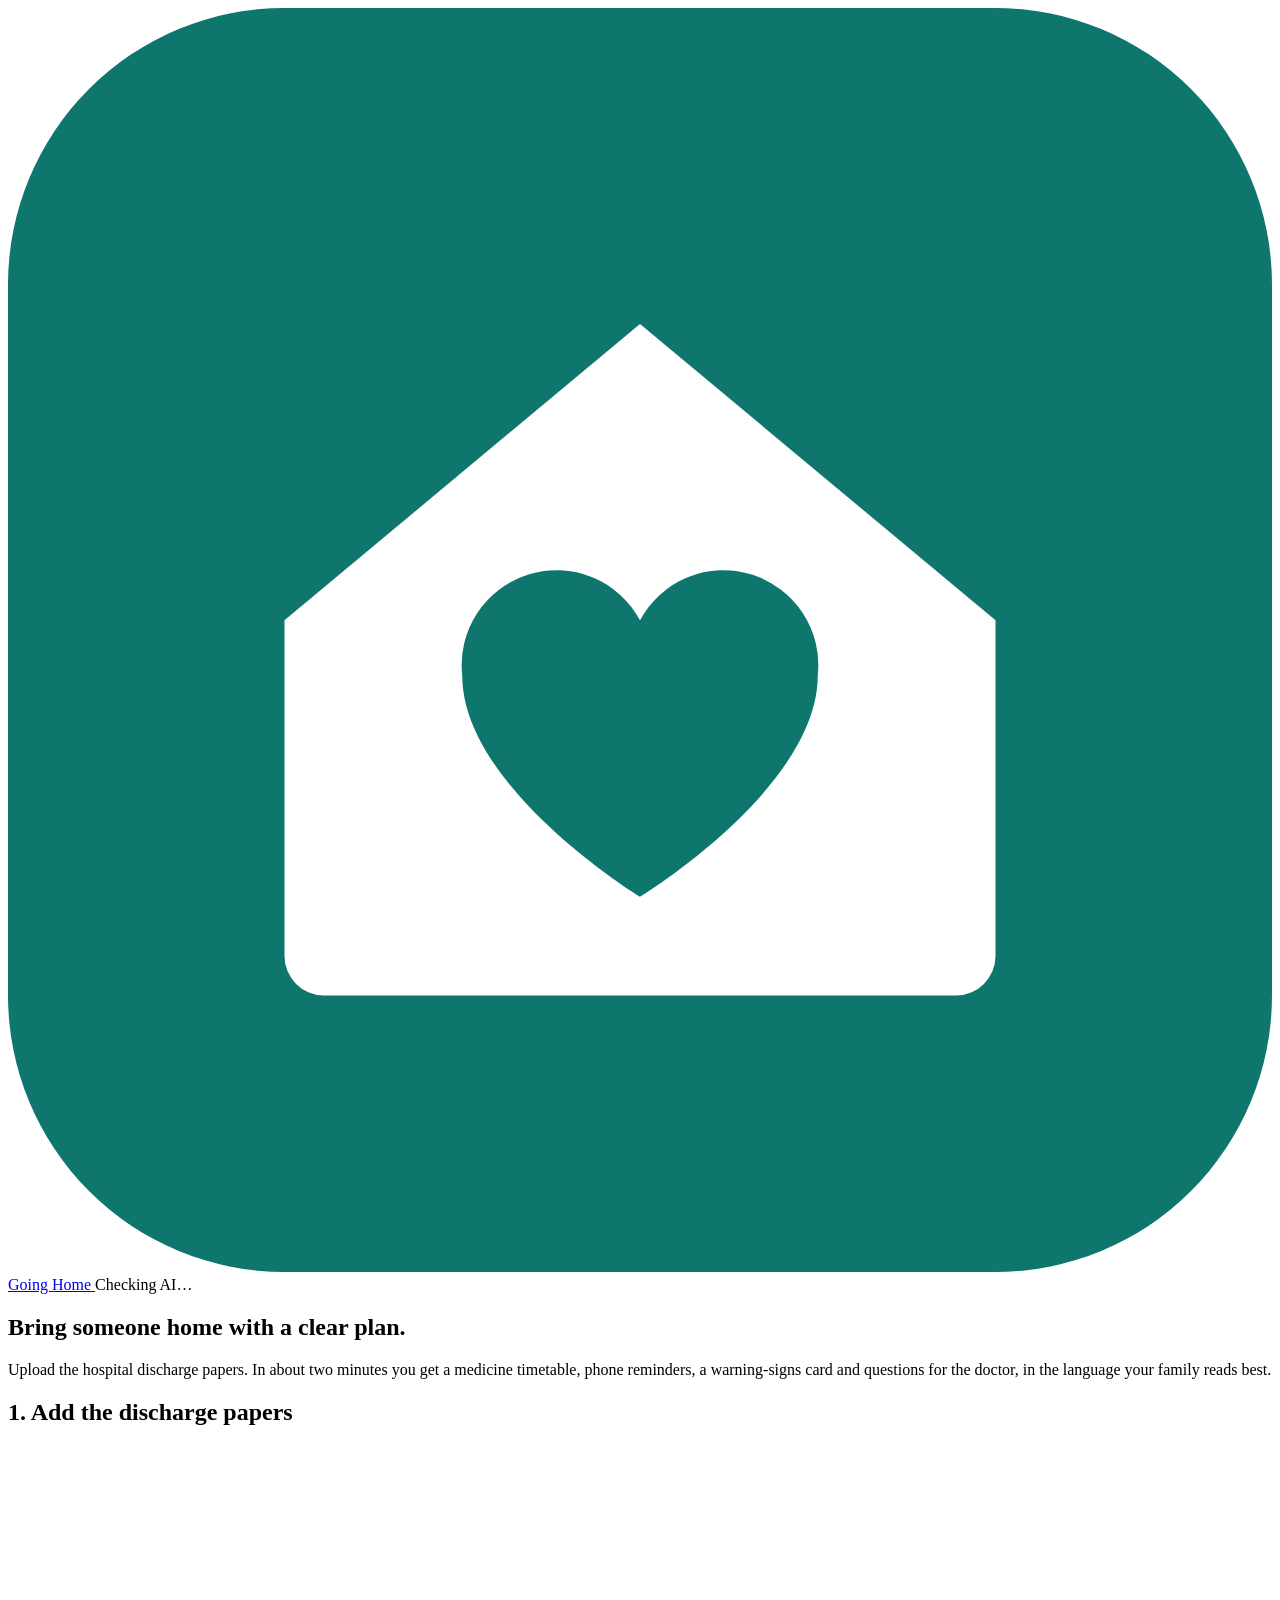
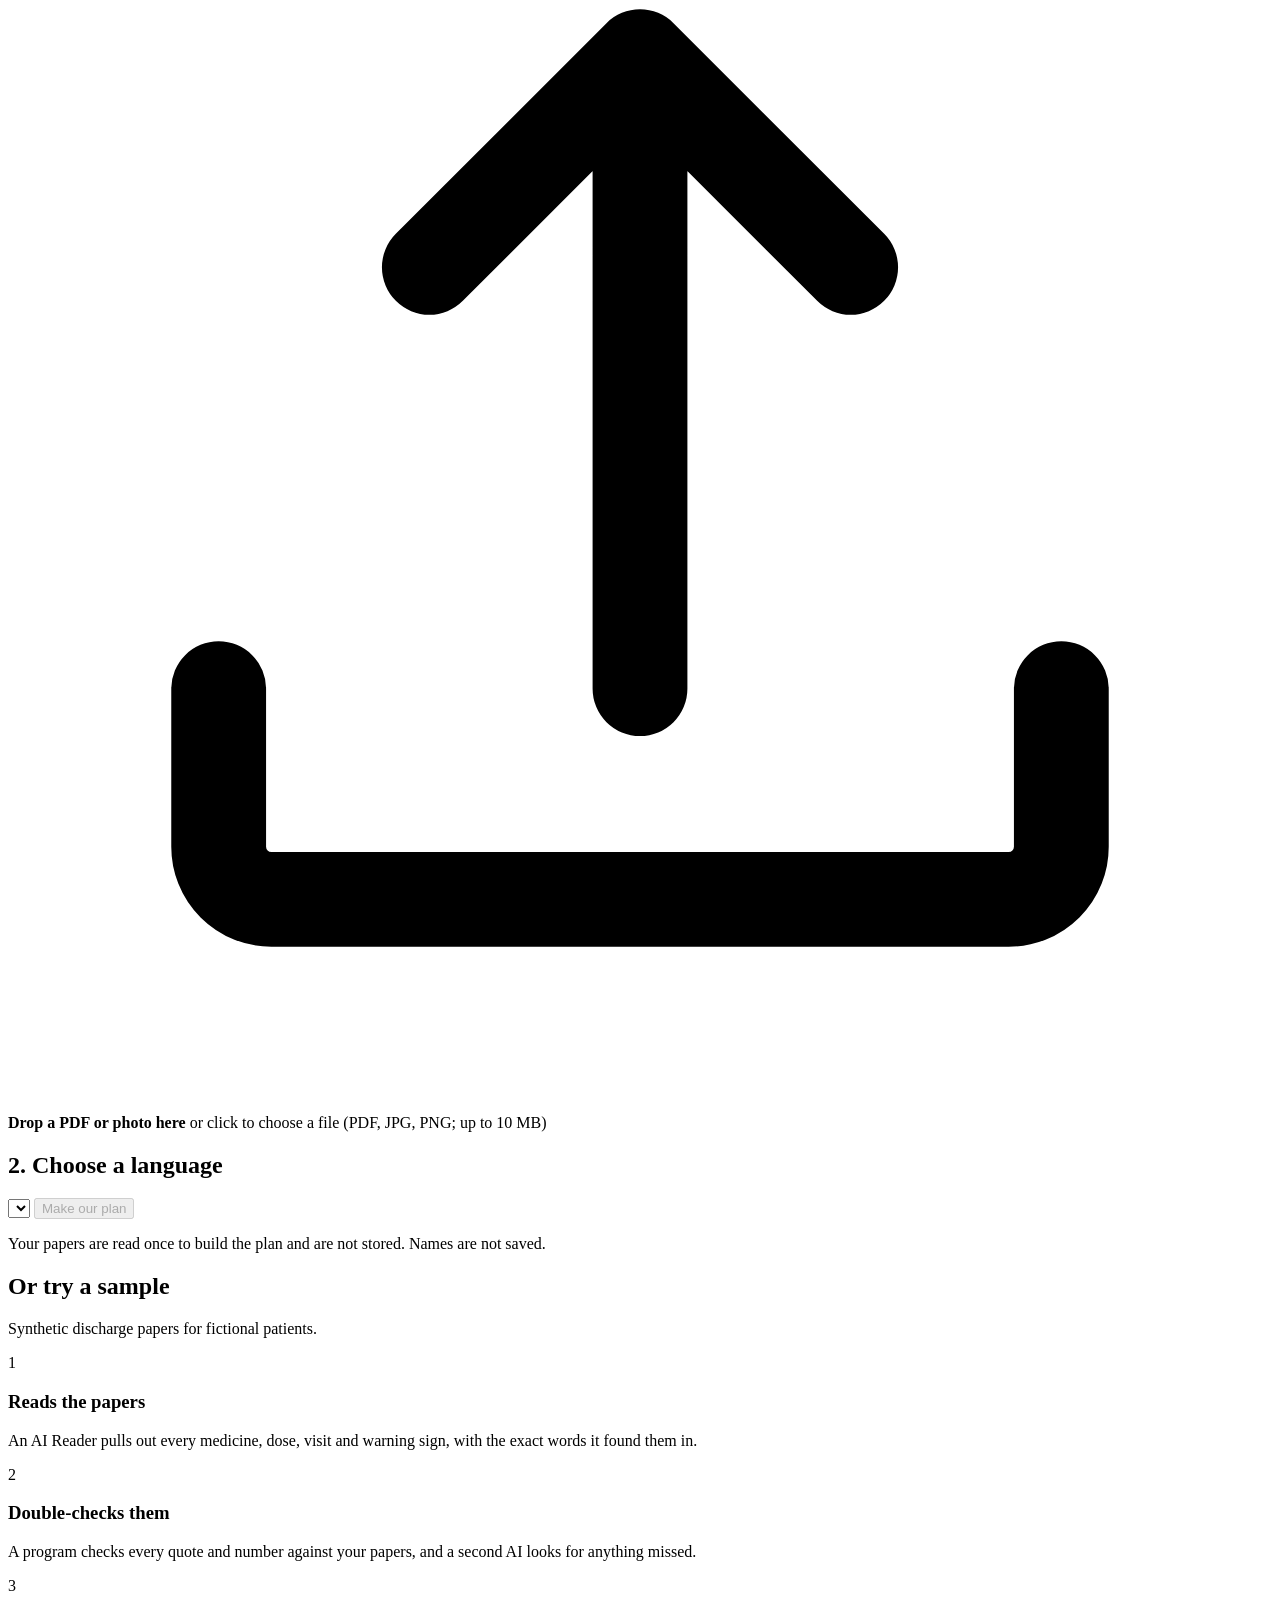
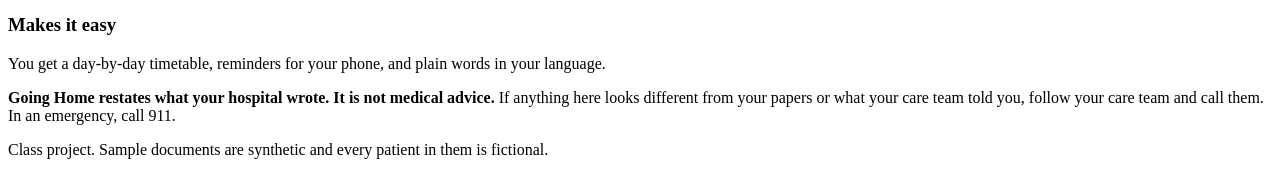
==== app/static/index.html @ 22b438a3 "Going Home: discharge papers to a verified family plan Four Claude agents (Transcriber, Reader, Chec" ====
<!doctype html>
<html lang="en">
<head>
  <meta charset="utf-8">
  <meta name="viewport" content="width=device-width, initial-scale=1">
  <title>Going Home: a plan for the first weeks after the hospital</title>
  <link rel="icon" href="data:image/svg+xml,%3Csvg xmlns='http://www.w3.org/2000/svg' viewBox='0 0 64 64'%3E%3Crect width='64' height='64' rx='14' fill='%230f766e'/%3E%3Cpath d='M14 31 32 16l18 15v17a2 2 0 0 1-2 2H16a2 2 0 0 1-2-2z' fill='%23fff'/%3E%3Cpath d='M32 45s-9-5.5-9-11.2A4.8 4.8 0 0 1 32 31a4.8 4.8 0 0 1 9 2.8C41 39.5 32 45 32 45z' fill='%230f766e'/%3E%3C/svg%3E">
  <link rel="stylesheet" href="/styles.css">
</head>
<body>
  <header class="topbar">
    <a class="brand" href="/" aria-label="Going Home, start over">
      <svg viewBox="0 0 64 64" aria-hidden="true"><rect width="64" height="64" rx="14" fill="#0f766e"/><path d="M14 31 32 16l18 15v17a2 2 0 0 1-2 2H16a2 2 0 0 1-2-2z" fill="#fff"/><path d="M32 45s-9-5.5-9-11.2A4.8 4.8 0 0 1 32 31a4.8 4.8 0 0 1 9 2.8C41 39.5 32 45 32 45z" fill="#0f766e"/></svg>
      <span>Going Home</span>
    </a>
    <span id="provider" class="pill" title="Which AI backend is running">Checking AI…</span>
  </header>

  <main>
    <!-- Step 1: upload -->
    <section id="start">
      <div class="hero">
        <h1>Bring someone home with a clear plan.</h1>
        <p class="lead">Upload the hospital discharge papers. In about two minutes you get a medicine timetable, phone reminders, a warning-signs card and questions for the doctor, in the language your family reads best.</p>
      </div>

      <div class="start-grid">
        <form id="upload-form" class="card upload-card">
          <h2>1. Add the discharge papers</h2>
          <label id="dropzone" class="dropzone" tabindex="0">
            <input id="file" type="file" accept=".pdf,.png,.jpg,.jpeg,.txt" hidden>
            <svg viewBox="0 0 24 24" aria-hidden="true"><path d="M12 16V4m0 0-4 4m4-4 4 4M4 16v3a1 1 0 0 0 1 1h14a1 1 0 0 0 1-1v-3" fill="none" stroke="currentColor" stroke-width="1.8" stroke-linecap="round" stroke-linejoin="round"/></svg>
            <strong id="drop-title">Drop a PDF or photo here</strong>
            <span id="drop-sub">or click to choose a file (PDF, JPG, PNG; up to 10 MB)</span>
          </label>

          <h2>2. Choose a language</h2>
          <select id="language" aria-label="Language for the plan"></select>

          <button id="go" class="btn primary big" type="submit" disabled>Make our plan</button>
          <p class="fine">Your papers are read once to build the plan and are not stored. Names are not saved.</p>
        </form>

        <div class="card samples-card">
          <h2>Or try a sample</h2>
          <p class="muted">Synthetic discharge papers for fictional patients.</p>
          <div id="samples" class="samples"></div>
        </div>
      </div>

      <div class="how">
        <div><span class="num">1</span><h3>Reads the papers</h3><p>An AI Reader pulls out every medicine, dose, visit and warning sign, with the exact words it found them in.</p></div>
        <div><span class="num">2</span><h3>Double-checks them</h3><p>A program checks every quote and number against your papers, and a second AI looks for anything missed.</p></div>
        <div><span class="num">3</span><h3>Makes it easy</h3><p>You get a day-by-day timetable, reminders for your phone, and plain words in your language.</p></div>
      </div>
    </section>

    <!-- Step 2: progress -->
    <section id="progress" hidden>
      <div class="card progress-card">
        <div class="progress-head">
          <div class="spinner" aria-hidden="true"></div>
          <div>
            <h2 id="progress-title">Making your plan…</h2>
            <p class="muted" id="progress-sub">Four AI agents and three safety checks are working through the papers. This usually takes 1 to 3 minutes.</p>
          </div>
        </div>
        <ol id="steps" class="steps"></ol>
        <div id="run-error" class="alert danger" hidden></div>
        <button id="retry" class="btn" hidden>Start over</button>
      </div>
    </section>

    <!-- Step 3: the plan -->
    <section id="result" hidden>
      <div id="notices"></div>

      <div class="plan-head">
        <div>
          <p class="eyebrow" id="plan-eyebrow"></p>
          <h1 id="plan-title">Your plan for going home</h1>
        </div>
        <div class="actions">
          <a id="ics" class="btn primary" href="#" download><span aria-hidden="true">📅</span> <span data-label="calendar">Add to my calendar</span></a>
          <button id="print" class="btn"><span aria-hidden="true">🖨️</span> <span data-label="print_chart">Print weekly chart</span></button>
          <button id="restart" class="btn ghost"><span data-label="new_papers">New papers</span></button>
        </div>
      </div>

      <div id="summary" class="card summary" hidden></div>

      <nav class="tabs" role="tablist" id="tabs">
        <button role="tab" data-tab="timetable" aria-selected="true"><span data-label="timetable">Medicine timetable</span></button>
        <button role="tab" data-tab="medicines"><span data-label="medicines">Medicines</span></button>
        <button role="tab" data-tab="warnings"><span data-label="warnings">Warning signs</span></button>
        <button role="tab" data-tab="appointments"><span data-label="appointments">Appointments</span></button>
        <button role="tab" data-tab="questions"><span data-label="questions">Questions for the doctor</span> <span id="q-count" class="count"></span></button>
        <button role="tab" data-tab="instructions"><span data-label="instructions">Diet and activity</span></button>
        <button role="tab" data-tab="trace">How this plan was made</button>
      </nav>

      <div class="panel" data-panel="timetable" role="tabpanel"></div>
      <div class="panel" data-panel="medicines" role="tabpanel" hidden></div>
      <div class="panel" data-panel="warnings" role="tabpanel" hidden></div>
      <div class="panel" data-panel="appointments" role="tabpanel" hidden></div>
      <div class="panel" data-panel="questions" role="tabpanel" hidden></div>
      <div class="panel" data-panel="instructions" role="tabpanel" hidden></div>
      <div class="panel" data-panel="trace" role="tabpanel" hidden></div>

      <!-- Only shown when printing -->
      <div id="print-area" class="print-only"></div>
    </section>
  </main>

  <footer class="footer">
    <p><strong>Going Home restates what your hospital wrote. It is not medical advice.</strong> If anything here looks different from your papers or what your care team told you, follow your care team and call them. In an emergency, call 911.</p>
    <p class="muted">Class project. Sample documents are synthetic and every patient in them is fictional.</p>
  </footer>

  <script src="/app.js"></script>
</body>
</html>
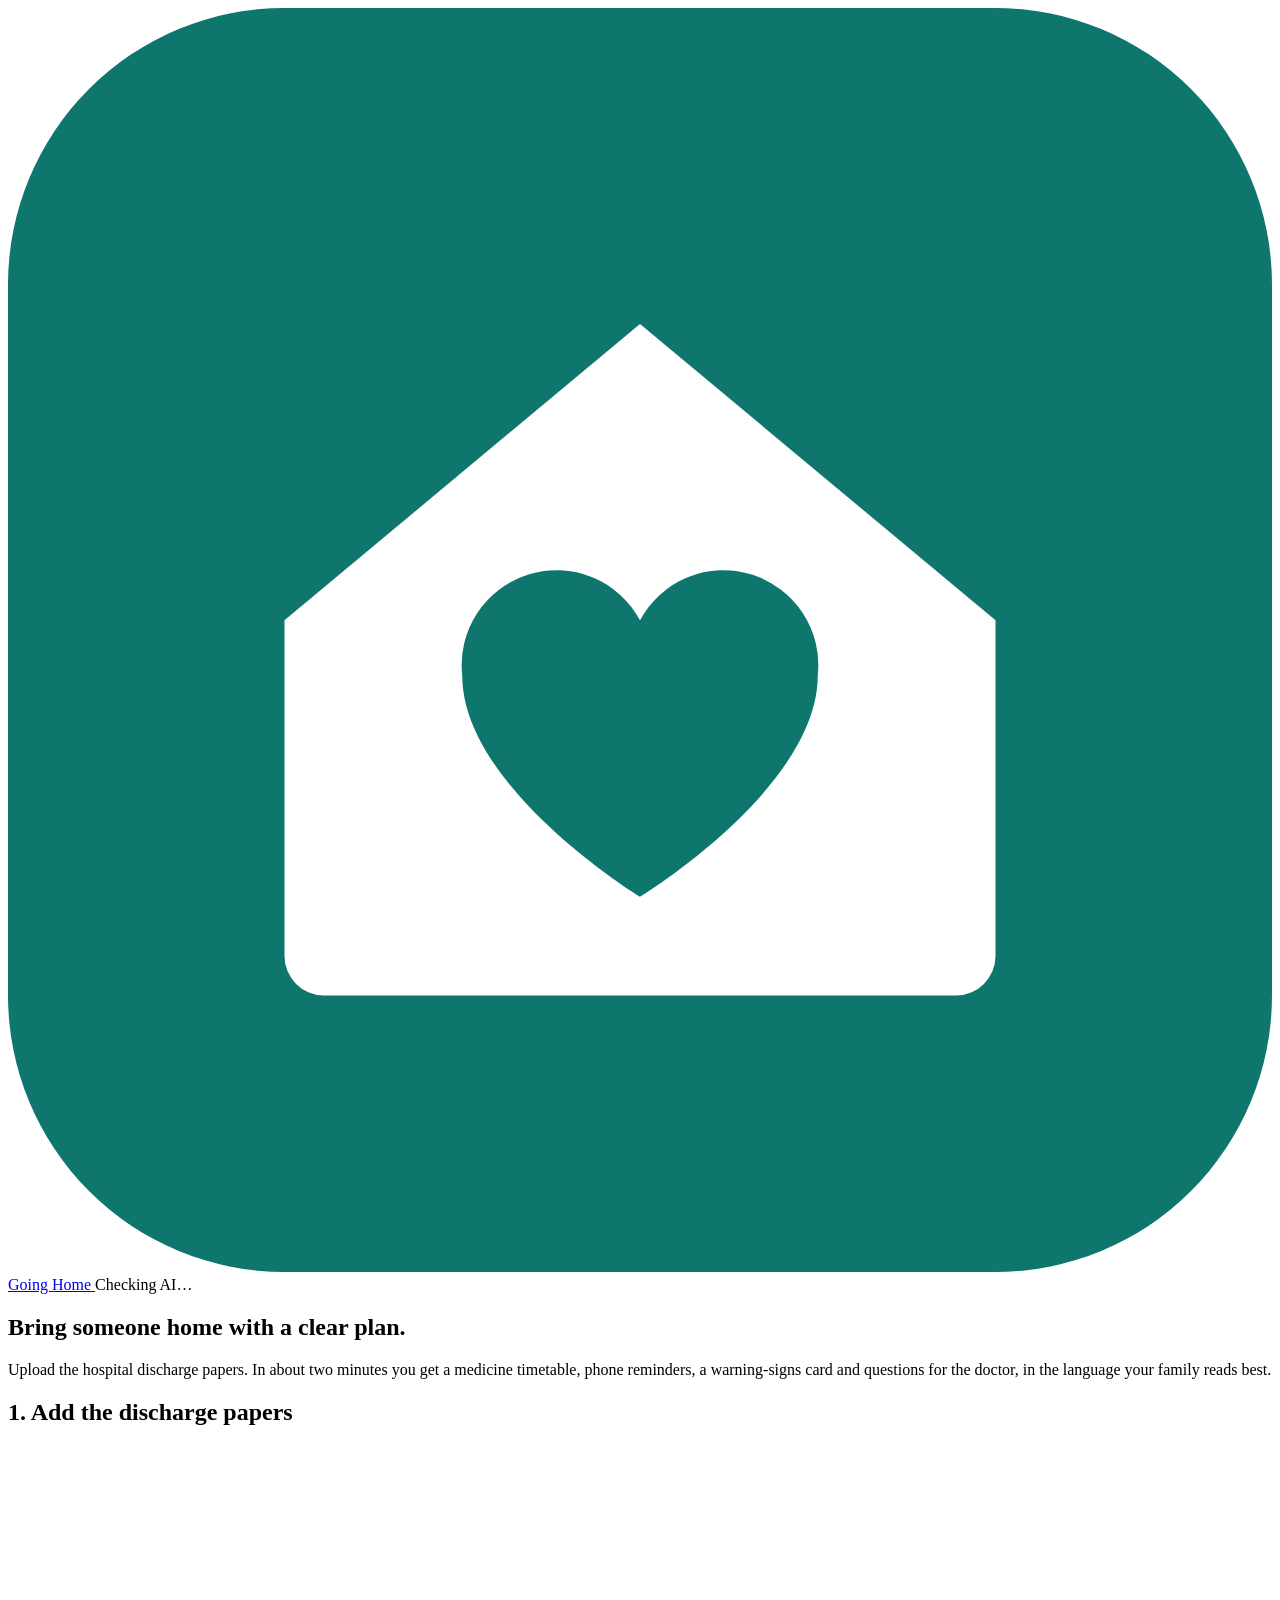
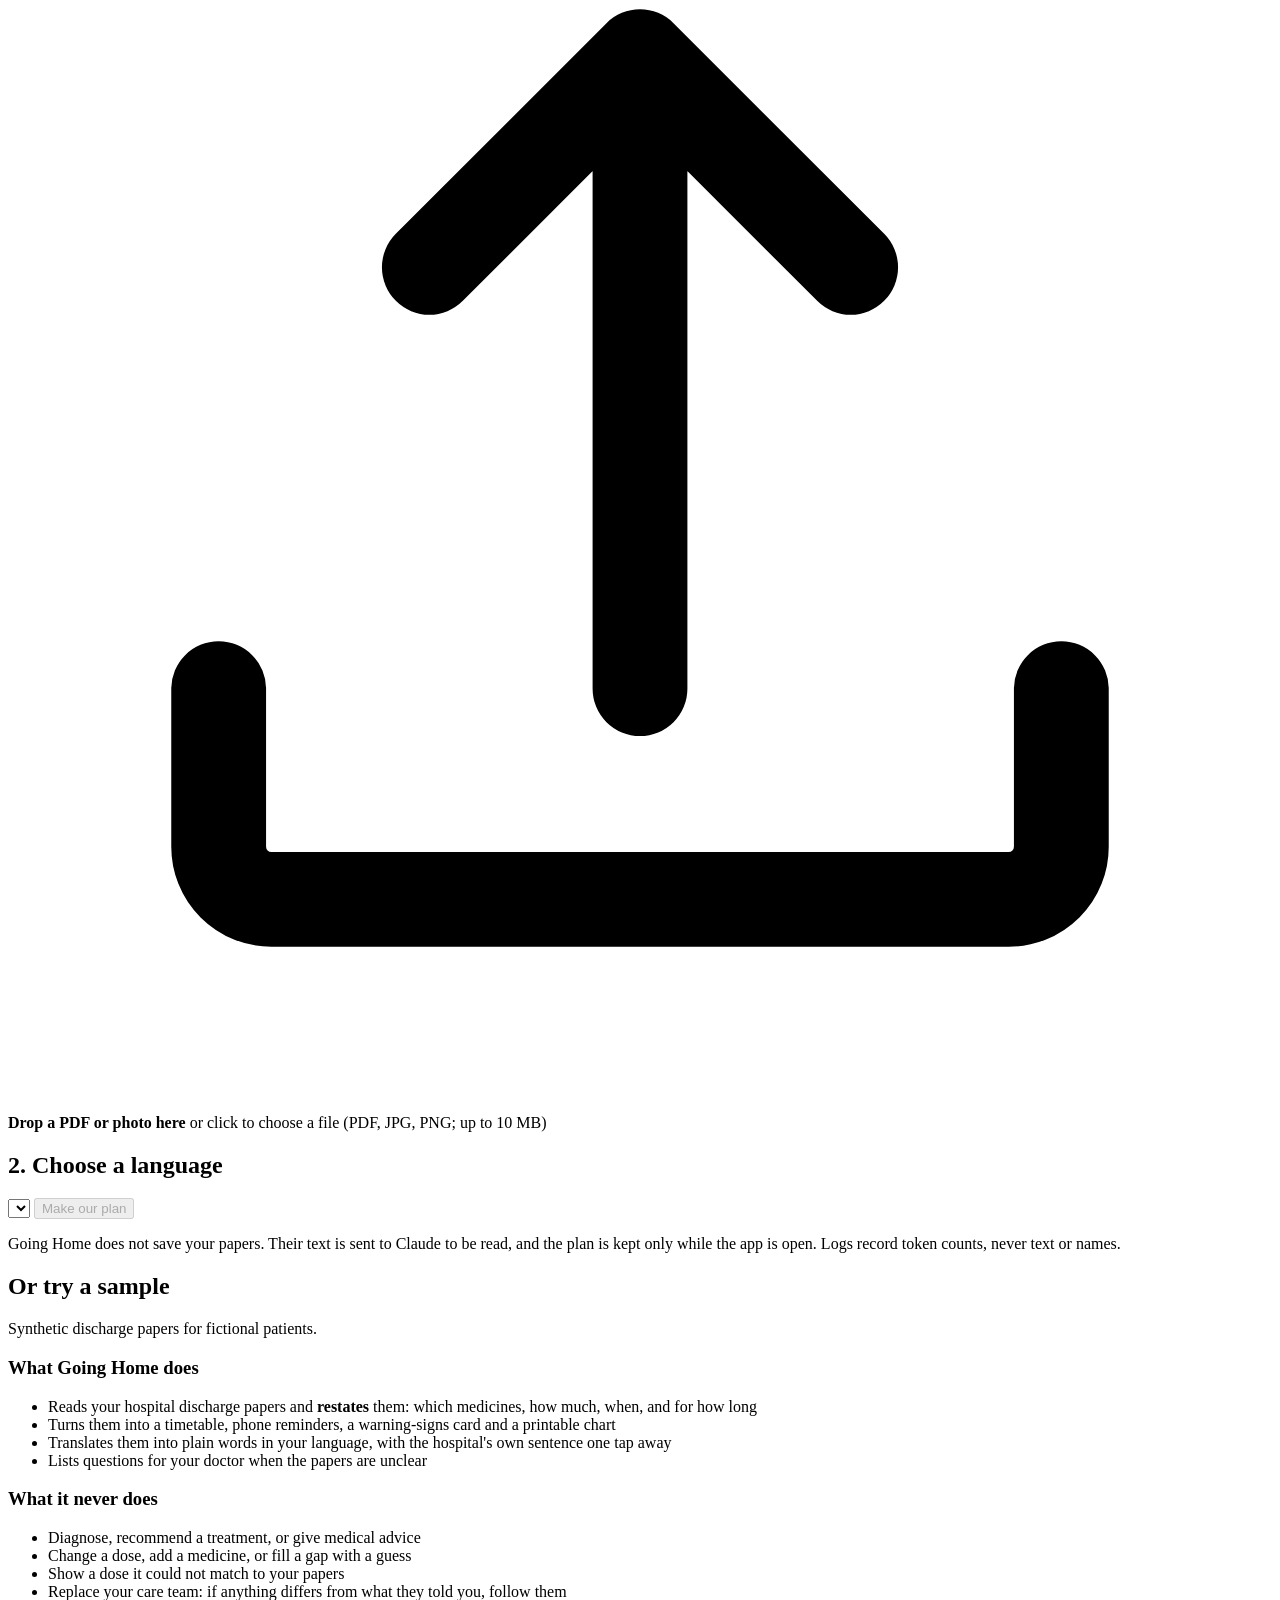
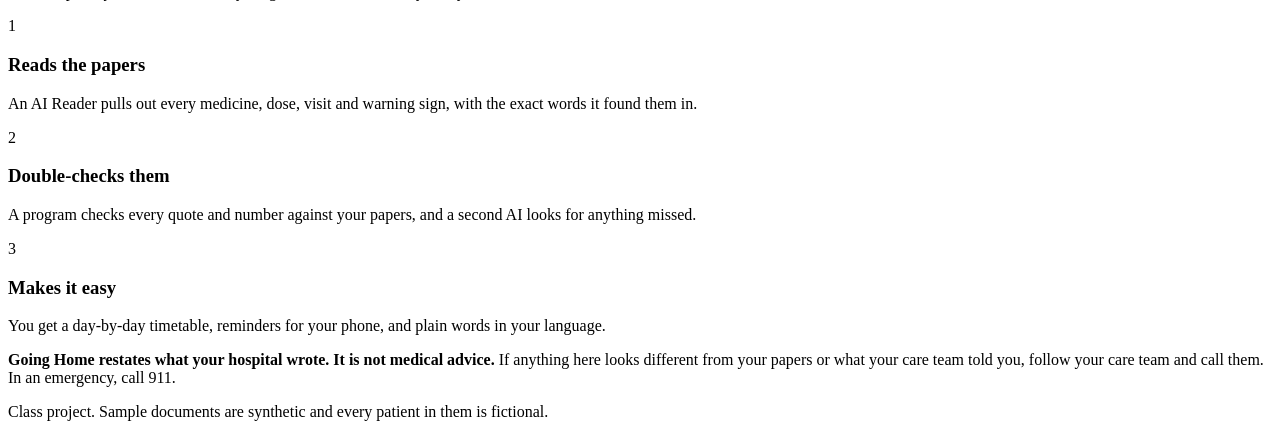
==== commit fb1e9bb4: "Make the restate-only boundary explicit and enforced - Code drops any purpose or extra tip the paper" ====
--- a/app/static/index.html
+++ b/app/static/index.html
@@ -24,6 +24,7 @@
         <p class="lead">Upload the hospital discharge papers. In about two minutes you get a medicine timetable, phone reminders, a warning-signs card and questions for the doctor, in the language your family reads best.</p>
       </div>
 
+      <div id="demo-banner" class="alert info" hidden><span class="ico">▶️</span><div><strong>Demo mode.</strong> <span id="demo-why">Going Home could not find a working Claude Code login on this computer, so</span> the sample buttons replay <b>real runs recorded earlier</b> (same agents, models, token counts and plans), clearly labeled as replays. To make plans live from your own papers, install Claude Code, run <code>claude</code> and log in with <code>/login</code>, then refresh. <span class="muted" id="demo-reason"></span></div></div>
       <div class="start-grid">
         <form id="upload-form" class="card upload-card">
           <h2>1. Add the discharge papers</h2>
@@ -38,7 +39,7 @@
           <select id="language" aria-label="Language for the plan"></select>
 
           <button id="go" class="btn primary big" type="submit" disabled>Make our plan</button>
-          <p class="fine">Your papers are read once to build the plan and are not stored. Names are not saved.</p>
+          <p class="fine">Going Home does not save your papers. Their text is sent to Claude to be read, and the plan is kept only while the app is open. Logs record token counts, never text or names.</p>
         </form>
 
         <div class="card samples-card">
@@ -46,6 +47,19 @@
           <p class="muted">Synthetic discharge papers for fictional patients.</p>
           <div id="samples" class="samples"></div>
         </div>
+      </div>
+
+      <div class="scope">
+        <div class="scope-col does"><h3>What Going Home does</h3><ul>
+          <li>Reads your hospital discharge papers and <b>restates</b> them: which medicines, how much, when, and for how long</li>
+          <li>Turns them into a timetable, phone reminders, a warning-signs card and a printable chart</li>
+          <li>Translates them into plain words in your language, with the hospital's own sentence one tap away</li>
+          <li>Lists questions for your doctor when the papers are unclear</li></ul></div>
+        <div class="scope-col doesnt"><h3>What it never does</h3><ul>
+          <li>Diagnose, recommend a treatment, or give medical advice</li>
+          <li>Change a dose, add a medicine, or fill a gap with a guess</li>
+          <li>Show a dose it could not match to your papers</li>
+          <li>Replace your care team: if anything differs from what they told you, follow them</li></ul></div>
       </div>
 
       <div class="how">
